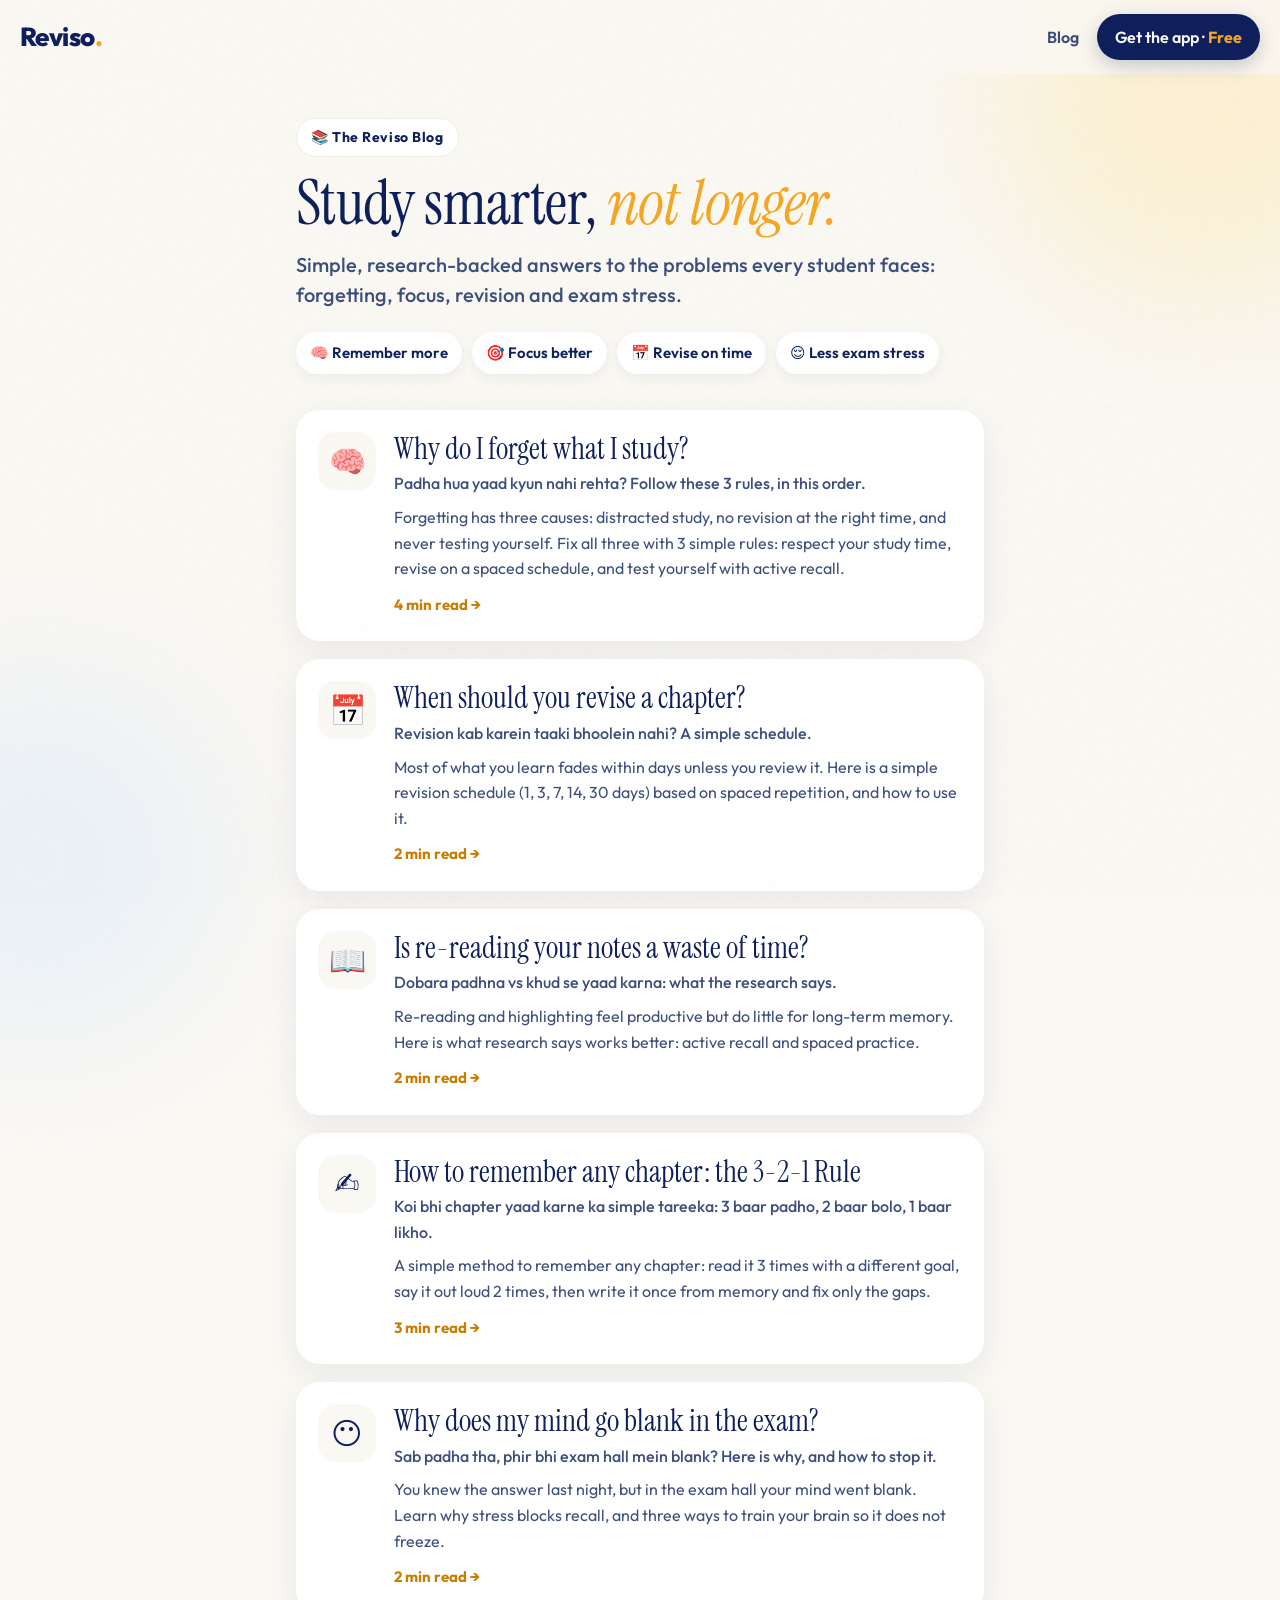
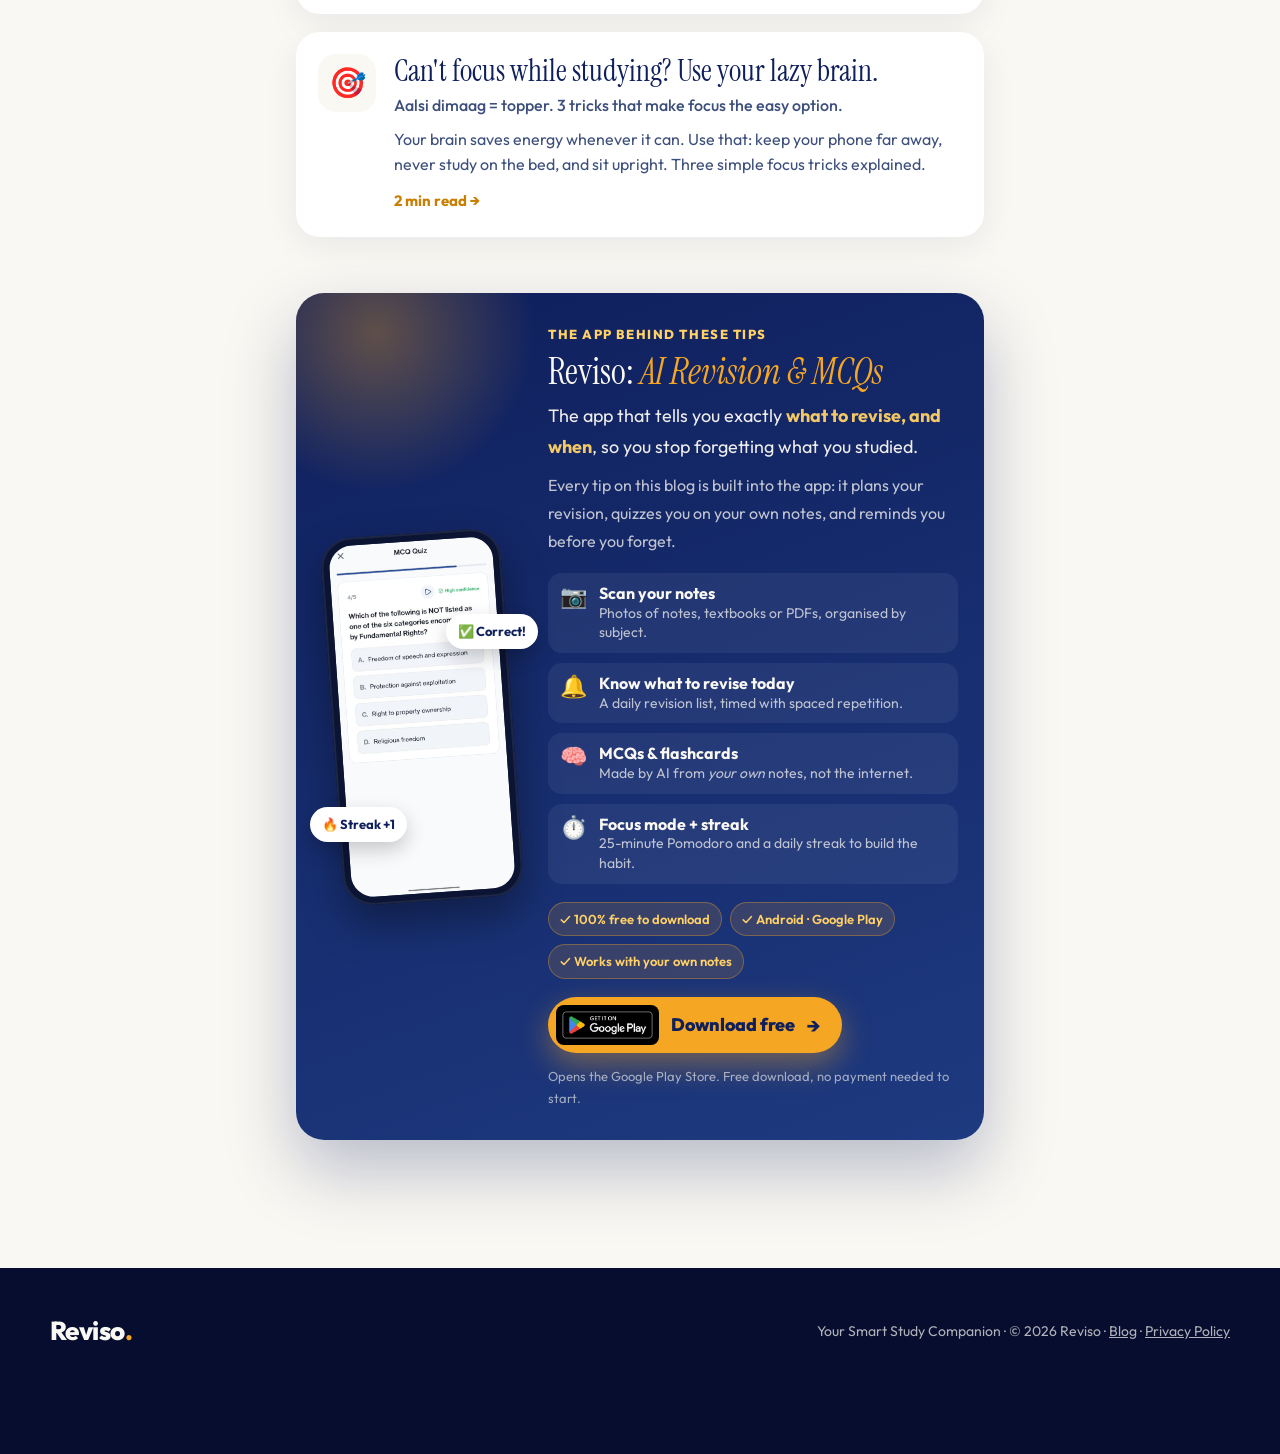
==== blog/index.html @ 0c63858d "Add blog with 6 study-tip posts, robots.txt and sitemap New static pages under /blog/ (no existing p" ====
<!DOCTYPE html>
<html lang="en">
<head>
<meta charset="UTF-8">
<meta name="viewport" content="width=device-width, initial-scale=1.0">
<title>Reviso Blog: study tips that actually work</title>
<meta name="description" content="Simple, research-backed study tips for students: remembering what you study, revision, focus and exam stress.">
<link rel="canonical" href="https://www.reviso.in/blog/">
<meta name="theme-color" content="#0F1F5C">
<meta property="og:type" content="website">
<meta property="og:title" content="Reviso Blog: study tips that actually work">
<meta property="og:description" content="Simple, research-backed study tips for students: remembering what you study, revision, focus and exam stress.">
<meta property="og:url" content="https://www.reviso.in/blog/">
<meta property="og:site_name" content="Reviso">
<meta property="og:image" content="https://www.reviso.in/assets/reviso-icon.png">
<link rel="icon" href="/assets/reviso-icon.png">
<link rel="preconnect" href="https://fonts.googleapis.com">
<link href="https://fonts.googleapis.com/css2?family=Instrument+Serif:ital@0;1&family=Outfit:wght@400;500;600;700;800&display=swap" rel="stylesheet">
<link rel="stylesheet" href="/blog/blog.css">
<script>document.documentElement.classList.add('js')</script>
<script type="application/ld+json">{"@context": "https://schema.org", "@type": "Blog", "name": "Reviso Blog", "url": "https://www.reviso.in/blog/", "description": "Simple, research-backed study tips for students: remembering what you study, revision, focus and exam stress.", "blogPost": [{"@type": "BlogPosting", "headline": "Why do I forget what I study? 3 rules to remember it till the exam", "url": "https://www.reviso.in/blog/why-do-i-forget-what-i-study/", "datePublished": "2026-11-04"}, {"@type": "BlogPosting", "headline": "When should I revise? A simple spaced repetition schedule for students", "url": "https://www.reviso.in/blog/when-should-i-revise-spaced-repetition-schedule/", "datePublished": "2026-11-04"}, {"@type": "BlogPosting", "headline": "Is re-reading notes a good way to study? What works better", "url": "https://www.reviso.in/blog/is-rereading-notes-a-good-way-to-study/", "datePublished": "2026-11-04"}, {"@type": "BlogPosting", "headline": "How to remember any chapter: the 3-2-1 Rule (read 3, say 2, write 1)", "url": "https://www.reviso.in/blog/how-to-remember-any-chapter-3-2-1-rule/", "datePublished": "2026-11-04"}, {"@type": "BlogPosting", "headline": "Why does my mind go blank in exams even when I studied?", "url": "https://www.reviso.in/blog/why-does-my-mind-go-blank-in-exams/", "datePublished": "2026-11-04"}, {"@type": "BlogPosting", "headline": "How to focus while studying: 3 tricks that use your lazy brain", "url": "https://www.reviso.in/blog/how-to-focus-while-studying-lazy-brain-tricks/", "datePublished": "2026-11-04"}]}</script>
</head>
<body>
<div class="cursor-dot" id="cursorDot"></div><div class="cursor-ring" id="cursorRing"></div>
<div class="progress" id="progress"></div>
<div class="blob b1"></div><div class="blob b2"></div>
<nav class="bnav" id="bnav">
  <a class="logo" href="/">Reviso<span>.</span></a>
  <div class="bnav-r">
    <a class="nl" href="/blog/">Blog</a>
    <a class="get mag" href="https://play.google.com/store/apps/details?id=com.reviso.revision" target="_blank" rel="noopener">Get the app · <b>Free</b></a>
  </div>
</nav>
<main class="list">
<header class="lhead">
  <div class="kicker">📚 The Reviso Blog</div>
  <h1>Study smarter, <i>not longer.</i></h1>
  <p class="sub">Simple, research-backed answers to the problems every student faces: forgetting, focus, revision and exam stress.</p>
  <div class="hero-chips"><span>🧠 Remember more</span><span>🎯 Focus better</span><span>📅 Revise on time</span><span>😌 Less exam stress</span></div>
</header>
<div class="cards"><a class="card" href="/blog/why-do-i-forget-what-i-study/"><div class="ci">🧠</div><div class="cb"><h2>Why do I forget what I study?</h2><p class="sub">Padha hua yaad kyun nahi rehta? Follow these 3 rules, in this order.</p><p>Forgetting has three causes: distracted study, no revision at the right time, and never testing yourself. Fix all three with 3 simple rules: respect your study time, revise on a spaced schedule, and test yourself with active recall.</p><span class="rd">4 min read <b>→</b></span></div></a><a class="card" href="/blog/when-should-i-revise-spaced-repetition-schedule/"><div class="ci">📅</div><div class="cb"><h2>When should you revise a chapter?</h2><p class="sub">Revision kab karein taaki bhoolein nahi? A simple schedule.</p><p>Most of what you learn fades within days unless you review it. Here is a simple revision schedule (1, 3, 7, 14, 30 days) based on spaced repetition, and how to use it.</p><span class="rd">2 min read <b>→</b></span></div></a><a class="card" href="/blog/is-rereading-notes-a-good-way-to-study/"><div class="ci">📖</div><div class="cb"><h2>Is re-reading your notes a waste of time?</h2><p class="sub">Dobara padhna vs khud se yaad karna: what the research says.</p><p>Re-reading and highlighting feel productive but do little for long-term memory. Here is what research says works better: active recall and spaced practice.</p><span class="rd">2 min read <b>→</b></span></div></a><a class="card" href="/blog/how-to-remember-any-chapter-3-2-1-rule/"><div class="ci">✍️</div><div class="cb"><h2>How to remember any chapter: the 3-2-1 Rule</h2><p class="sub">Koi bhi chapter yaad karne ka simple tareeka: 3 baar padho, 2 baar bolo, 1 baar likho.</p><p>A simple method to remember any chapter: read it 3 times with a different goal, say it out loud 2 times, then write it once from memory and fix only the gaps.</p><span class="rd">3 min read <b>→</b></span></div></a><a class="card" href="/blog/why-does-my-mind-go-blank-in-exams/"><div class="ci">😶</div><div class="cb"><h2>Why does my mind go blank in the exam?</h2><p class="sub">Sab padha tha, phir bhi exam hall mein blank? Here is why, and how to stop it.</p><p>You knew the answer last night, but in the exam hall your mind went blank. Learn why stress blocks recall, and three ways to train your brain so it does not freeze.</p><span class="rd">2 min read <b>→</b></span></div></a><a class="card" href="/blog/how-to-focus-while-studying-lazy-brain-tricks/"><div class="ci">🎯</div><div class="cb"><h2>Can&#x27;t focus while studying? Use your lazy brain.</h2><p class="sub">Aalsi dimaag = topper. 3 tricks that make focus the easy option.</p><p>Your brain saves energy whenever it can. Use that: keep your phone far away, never study on the bed, and sit upright. Three simple focus tricks explained.</p><span class="rd">2 min read <b>→</b></span></div></a></div>
<aside class="appcard" id="app">
  <div class="ac-phone"><div class="ph"><img src="/blog/img/app-mcq.jpg" alt="Reviso MCQ quiz screen" loading="lazy" width="540" height="1158"></div>
    <div class="ac-float f1">✅ Correct!</div><div class="ac-float f2">🔥 Streak +1</div></div>
  <div class="ac-body">
    <div class="ac-k">The app behind these tips</div>
    <h2 class="ac-h">Reviso: <i>AI Revision &amp; MCQs</i></h2>
    <p class="ac-tag">The app that tells you exactly <b>what to revise, and when</b>, so you stop forgetting what you studied.</p>
    <p class="ac-why">Every tip on this blog is built into the app: it plans your revision, quizzes you on your own notes, and reminds you before you forget.</p>
    <ul class="ac-f"><li><span class="fe">📷</span><div><b>Scan your notes</b><small>Photos of notes, textbooks or PDFs, organised by subject.</small></div></li><li><span class="fe">🔔</span><div><b>Know what to revise today</b><small>A daily revision list, timed with spaced repetition.</small></div></li><li><span class="fe">🧠</span><div><b>MCQs & flashcards</b><small>Made by AI from <i>your own</i> notes, not the internet.</small></div></li><li><span class="fe">⏱️</span><div><b>Focus mode + streak</b><small>25-minute Pomodoro and a daily streak to build the habit.</small></div></li></ul>
    <div class="chips"><span>✓ 100% free to download</span><span>✓ Android · Google Play</span><span>✓ Works with your own notes</span></div>
    <a class="ac-btn mag" href="https://play.google.com/store/apps/details?id=com.reviso.revision" target="_blank" rel="noopener"><img src="/assets/google-play-badge.png" alt="" width="135" height="40"><span>Download free</span><b>→</b></a>
    <p class="ac-n">Opens the Google Play Store. Free download, no payment needed to start.</p>
  </div>
</aside>
</main>
<div class="sticky" id="sticky">
  <img src="/assets/reviso-icon.png" alt="" width="40" height="40">
  <div class="st-t"><b>Reviso</b><span>Free revision app · Android</span></div>
  <a class="st-b" href="https://play.google.com/store/apps/details?id=com.reviso.revision" target="_blank" rel="noopener">Get it free</a>
</div>
<footer><div class="fi"><a class="logo" href="/">Reviso<span>.</span></a>
<div class="ft">Your Smart Study Companion · © 2026 Reviso · <a href="/blog/">Blog</a> · <a href="/privacy.html">Privacy Policy</a></div></div></footer>
<script src="/blog/blog.js" defer></script>
</body>
</html>
---- blog/blog.css ----
:root{--navy:#0F1F5C;--navy-mid:#1e3a80;--navy-deep:#060D2E;--gold:#F5A623;--gold-soft:#FFD166;--gold-dark:#C97E00;--cream:#FAF8F3;--cream-dark:#F0EDE3;--text:#0F1F5C;--mid:#3d4f7c;--dim:#7a89a8;--green:#1F9D55;--serif:'Instrument Serif',Georgia,serif;--sans:'Outfit',system-ui,sans-serif;--ease:cubic-bezier(.16,1,.3,1);--spring:cubic-bezier(.34,1.56,.64,1)}
*,*::before,*::after{margin:0;padding:0;box-sizing:border-box}
html{scroll-behavior:smooth}
body{background:var(--cream);color:var(--text);font-family:var(--sans);font-size:18px;line-height:1.75;overflow-x:hidden;-webkit-font-smoothing:antialiased}
::selection{background:var(--gold);color:var(--navy)}
body::after{content:'';position:fixed;inset:0;background-image:url("data:image/svg+xml,%3Csvg viewBox='0 0 200 200' xmlns='http://www.w3.org/2000/svg'%3E%3Cfilter id='n'%3E%3CfeTurbulence type='fractalNoise' baseFrequency='0.85' numOctaves='4' stitchTiles='stitch'/%3E%3C/filter%3E%3Crect width='100%25' height='100%25' filter='url(%23n)'/%3E%3C/svg%3E");opacity:.022;pointer-events:none;z-index:9997;mix-blend-mode:multiply}
a{color:inherit}
/* soft background blobs: calm, slow */
.blob{position:fixed;border-radius:50%;filter:blur(70px);opacity:.35;z-index:-1;pointer-events:none;animation:drift 18s ease-in-out infinite alternate}
.b1{width:420px;height:420px;background:#FFE29A;top:-120px;right:-140px}
.b2{width:360px;height:360px;background:#CFE3FF;bottom:-140px;left:-140px;animation-delay:-9s}
@keyframes drift{to{transform:translate(-60px,50px) scale(1.12)}}
/* custom cursor (desktop), same as reviso.in */
.cursor-dot,.cursor-ring{position:fixed;left:0;top:0;pointer-events:none;z-index:9999;border-radius:50%;will-change:transform;opacity:0;transition:opacity .3s}
.cursor-dot{width:6px;height:6px;background:var(--navy)}
.cursor-ring{width:32px;height:32px;border:1px solid rgba(15,31,92,.25);transition:width .25s var(--ease),height .25s var(--ease),background .25s,border-color .25s,opacity .3s}
.cursor-ring.expand{width:48px;height:48px;background:rgba(245,166,35,.08);border-color:rgba(245,166,35,.4)}
body.has-cursor .cursor-dot,body.has-cursor .cursor-ring{opacity:1}
@media (hover:none),(max-width:900px){.cursor-dot,.cursor-ring{display:none}}
/* reading progress */
.progress{position:fixed;top:0;left:0;height:4px;width:0;background:linear-gradient(90deg,var(--gold),var(--gold-soft));z-index:50;border-radius:0 4px 4px 0}
/* nav */
.logo{font-weight:800;font-size:26px;text-decoration:none;color:var(--navy);letter-spacing:-.02em}.logo span{color:var(--gold)}
.bnav{position:sticky;top:0;z-index:40;display:flex;justify-content:space-between;align-items:center;padding:14px 20px;background:rgba(250,248,243,.8);backdrop-filter:blur(12px);-webkit-backdrop-filter:blur(12px);transition:box-shadow .3s}
.bnav.scrolled{box-shadow:0 6px 30px rgba(15,31,92,.07)}
.bnav-r{display:flex;gap:18px;align-items:center;font-weight:600;font-size:16px}.nl{text-decoration:none;opacity:.8}.nl:hover{opacity:1}
.get{display:inline-block;background:var(--navy);color:var(--cream)!important;padding:9px 18px;border-radius:999px;text-decoration:none;white-space:nowrap;box-shadow:0 6px 18px rgba(15,31,92,.22)}
.get b{color:var(--gold)}
.mag{transition:transform .35s var(--ease),box-shadow .35s var(--ease);will-change:transform}
/* layout */
main{max-width:720px;margin:0 auto;padding:44px 16px 72px}
h1{font-family:var(--serif);font-weight:400;font-size:clamp(40px,7.5vw,62px);line-height:1.05;letter-spacing:-.01em;margin:14px 0 14px}
h1 i{color:var(--gold)}
.sub{font-size:20px;color:var(--mid);font-weight:500;line-height:1.5}
.meta{display:flex;flex-wrap:wrap;gap:8px;margin-top:18px}
.meta span{font-size:14px;color:var(--mid);background:#fff;border:1px solid var(--cream-dark);padding:4px 12px;border-radius:999px}
.crumb{font-size:15px;color:var(--dim);text-decoration:none}.crumb:hover{color:var(--navy)}
.kicker{display:inline-block;font-size:14px;font-weight:700;letter-spacing:.04em;background:#fff;border:1px solid var(--cream-dark);padding:6px 14px;border-radius:999px}
.hero-chips{display:flex;flex-wrap:wrap;gap:10px;margin-top:22px}
.hero-chips span{background:#fff;border-radius:999px;padding:8px 14px;font-size:15px;font-weight:600;box-shadow:0 4px 14px rgba(15,31,92,.06);animation:bob 5s ease-in-out infinite}
.hero-chips span:nth-child(2){animation-delay:-1.2s}.hero-chips span:nth-child(3){animation-delay:-2.4s}.hero-chips span:nth-child(4){animation-delay:-3.6s}
@keyframes bob{50%{transform:translateY(-4px)}}
/* short answer */
.answer{position:relative;background:#fff;border-radius:22px;padding:22px 24px;margin:32px 0 8px;box-shadow:0 18px 50px rgba(15,31,92,.08);border-left:6px solid var(--gold)}
.ans-k,.ac-k{font-size:13px;font-weight:800;letter-spacing:.12em;text-transform:uppercase;color:var(--gold-dark);margin-bottom:6px}
/* article */
article h2,.faq h2,.more h2{font-family:var(--serif);font-weight:400;font-size:36px;line-height:1.15;margin:48px 0 14px}
article h3{font-size:21px;font-weight:700;margin:28px 0 8px}
article p{margin:0 0 16px;color:#24315f}
article ul{margin:0 0 18px 22px}article li{margin:6px 0}
article b{color:var(--navy)}
.howr{background:linear-gradient(90deg,rgba(245,166,35,.14),rgba(245,166,35,.04));border-radius:14px;padding:12px 16px;font-size:16px}
.howr b{color:var(--gold-dark)}
.sc-r{font-weight:800;font-size:13px;letter-spacing:.14em;color:var(--navy);opacity:.7}
.bonus{margin-top:12px;text-align:center;font-weight:600;font-size:15px;background:var(--navy);color:var(--cream);border-radius:14px;padding:10px 14px}
.bonus span{color:var(--gold);font-weight:800;margin-right:6px}
.js .visual .bonus{opacity:0;transform:translateY(12px);transition:opacity .7s var(--ease),transform .7s var(--ease);transition-delay:.55s}.js .visual.on .bonus{opacity:1;transform:none}
ul.check{list-style:none;margin-left:0;background:#fff;border-radius:18px;padding:18px 22px;box-shadow:0 10px 30px rgba(15,31,92,.06)}
ul.check li{padding:6px 0;border-bottom:1px dashed var(--cream-dark)}ul.check li:last-child{border:0}
table{width:100%;border-collapse:separate;border-spacing:0;margin:16px 0 22px;font-size:16px;background:#fff;border-radius:16px;overflow:hidden;box-shadow:0 10px 30px rgba(15,31,92,.06)}
th,td{text-align:left;padding:12px 14px;border-bottom:1px solid var(--cream-dark)}th{background:var(--navy);color:var(--cream);font-weight:600}
tr:last-child td{border-bottom:0}
/* visuals */
.visual{margin:30px 0 10px;background:#fff;border-radius:24px;padding:24px 20px 16px;box-shadow:0 18px 50px rgba(15,31,92,.07)}
.visual figcaption{font-size:14px;color:var(--dim);text-align:center;margin-top:12px}
.steps{display:grid;grid-template-columns:repeat(3,1fr);gap:12px}
.sc{background:color-mix(in srgb,var(--c) 22%,#fff);border:2px solid var(--navy);border-radius:18px;padding:16px 10px;text-align:center;box-shadow:0 5px 0 var(--navy)}
.sc-n{font-weight:800;font-size:40px;line-height:1}.sc-e{font-size:30px;margin:6px 0}.sc b{display:block;letter-spacing:.06em}.sc small{display:block;font-size:13px;color:var(--mid);line-height:1.35;margin-top:4px}
.bars{display:grid;gap:16px}
.bar{display:grid;grid-template-columns:1fr;gap:6px}
.bl{font-weight:600;font-size:16px}.bv{font-size:14px;font-weight:700;color:var(--c)}
.bt{height:18px;background:var(--cream-dark);border-radius:999px;overflow:hidden}
.bf{height:100%;width:var(--w);background:var(--c);border-radius:999px}
.tiles{display:grid;grid-template-columns:repeat(3,1fr);gap:12px}
.tile{text-align:center;padding:16px 8px;border-radius:18px;background:var(--cream)}
.te{font-size:40px}.tile b{display:block;font-size:16px;line-height:1.3;margin-top:6px}.tile small{display:block;font-size:13px;color:var(--mid);line-height:1.35}
.curve{width:100%;height:auto;display:block}
.curve .ax{stroke:#C9CFDD;stroke-width:2}.curve .lab,.curve .dl text{font:600 14px var(--sans);fill:var(--dim)}.curve .dl text{text-anchor:middle}
.c-fade{fill:none;stroke:#EF4444;stroke-width:4;stroke-dasharray:1;stroke-dashoffset:0;opacity:.7}
.c-rev{fill:none;stroke:var(--green);stroke-width:5;stroke-linecap:round;stroke-linejoin:round;stroke-dasharray:1;stroke-dashoffset:0}
.curve .dots circle{fill:var(--gold);stroke:var(--navy);stroke-width:3}
.t-fade{font:700 15px var(--sans);fill:#EF4444}.t-rev{font:700 15px var(--sans);fill:var(--green)}
/* app card */
.appcard{position:relative;display:grid;grid-template-columns:200px 1fr;gap:26px;align-items:center;background:linear-gradient(160deg,var(--navy) 0%,var(--navy-mid) 100%);color:var(--cream);border-radius:28px;padding:30px 26px;margin:56px 0;box-shadow:0 30px 70px rgba(15,31,92,.28);overflow:hidden}
.appcard::before{content:'';position:absolute;width:320px;height:320px;border-radius:50%;background:radial-gradient(circle,rgba(245,166,35,.35),transparent 70%);top:-120px;left:-80px}
.ac-phone{position:relative;justify-self:center}
.ph{width:180px;border-radius:30px;padding:8px;background:#0b1433;box-shadow:0 20px 40px rgba(0,0,0,.35),inset 0 0 0 2px rgba(255,255,255,.08);transform:rotate(-4deg);animation:float 6s ease-in-out infinite}
.ph img{display:block;width:100%;height:auto;border-radius:23px}
@keyframes float{50%{transform:rotate(-4deg) translateY(-8px)}}
.ac-float{position:absolute;background:#fff;color:var(--navy);font-weight:700;font-size:13px;padding:6px 12px;border-radius:999px;box-shadow:0 8px 20px rgba(0,0,0,.2);white-space:nowrap;animation:bob 4s ease-in-out infinite}
.f1{top:22%;right:-26px}.f2{bottom:16%;left:-22px;animation-delay:-2s}
.ac-body{position:relative}
.ac-k{color:var(--gold-soft)}
.ac-h{font-family:var(--serif);font-weight:400;font-size:36px;line-height:1.1;margin-bottom:8px}.ac-h i{color:var(--gold)}
.ac-tag{font-size:18px;opacity:.95}.ac-tag b{color:var(--gold-soft)}
.ac-why{font-size:16px;opacity:.75;margin-top:8px}
.ac-f{list-style:none;display:grid;gap:10px;margin:18px 0}
.ac-f li{display:flex;gap:12px;align-items:flex-start;background:rgba(255,255,255,.06);border-radius:14px;padding:10px 12px}
.fe{font-size:22px;line-height:1.2}.ac-f b{display:block;font-size:16px;line-height:1.3}.ac-f small{display:block;font-size:14px;opacity:.72;line-height:1.4}
.chips{display:flex;flex-wrap:wrap;gap:8px;margin-bottom:18px}
.chips span{font-size:13px;font-weight:600;background:rgba(245,166,35,.14);color:var(--gold-soft);border:1px solid rgba(245,166,35,.35);padding:5px 11px;border-radius:999px}
.ac-btn{display:inline-flex;align-items:center;gap:12px;background:var(--gold);color:var(--navy);text-decoration:none;font-weight:800;font-size:18px;padding:8px 22px 8px 8px;border-radius:999px;box-shadow:0 12px 30px rgba(245,166,35,.4)}
.ac-btn img{height:40px;width:auto;border-radius:8px;background:#000}
.ac-btn b{font-size:20px;transition:transform .3s var(--ease)}.ac-btn:hover b{transform:translateX(4px)}
.ac-n{font-size:13px;opacity:.6;margin-top:10px}
/* FAQ accordion */
.faq details{background:#fff;border-radius:18px;margin:12px 0;box-shadow:0 8px 24px rgba(15,31,92,.05);transition:box-shadow .3s}
.faq details[open]{box-shadow:0 14px 34px rgba(15,31,92,.1)}
.faq summary{list-style:none;display:flex;gap:14px;align-items:center;padding:16px 18px;cursor:pointer;font-weight:700;line-height:1.4}
.faq summary::-webkit-details-marker{display:none}
.qi{width:40px;height:40px;flex:0 0 40px;display:grid;place-items:center;background:var(--cream);border-radius:12px;font-size:20px}
.qt{flex:1}
.pl{position:relative;width:22px;height:22px;flex:0 0 22px}
.pl::before,.pl::after{content:'';position:absolute;left:4px;right:4px;top:10px;height:2.5px;background:var(--gold-dark);border-radius:2px;transition:transform .35s var(--ease)}
.pl::after{transform:rotate(90deg)}details[open] .pl::after{transform:rotate(0)}
.fa{padding:0 18px 18px 72px;color:var(--mid)}
details[open] .fa{animation:open .45s var(--ease)}
@keyframes open{from{opacity:0;transform:translateY(-6px)}}
/* read next + list */
.mini{display:flex;justify-content:space-between;gap:12px;align-items:center;background:#fff;border-radius:16px;padding:16px 18px;margin:10px 0;text-decoration:none;font-weight:600;box-shadow:0 6px 20px rgba(15,31,92,.05);transition:transform .3s var(--ease),box-shadow .3s}
.mini:hover{transform:translateX(4px);box-shadow:0 10px 28px rgba(15,31,92,.1)}.mini b{color:var(--gold-dark)}
.note{font-size:14px;color:var(--dim);margin-top:40px}
.cards{display:grid;gap:18px;margin-top:36px}
.card{display:flex;gap:18px;background:#fff;border-radius:24px;padding:22px;text-decoration:none;box-shadow:0 10px 34px rgba(15,31,92,.07);transition:transform .4s var(--ease),box-shadow .4s var(--ease)}
.card:hover{transform:translateY(-4px);box-shadow:0 22px 50px rgba(15,31,92,.13)}
.ci{width:58px;height:58px;flex:0 0 58px;display:grid;place-items:center;font-size:30px;background:var(--cream);border-radius:18px;transition:transform .4s var(--spring)}
.card:hover .ci{transform:rotate(-8deg) scale(1.08)}
.card h2{font-family:var(--serif);font-weight:400;font-size:30px;line-height:1.12}
.card .sub{font-size:16px;margin:6px 0 8px}.card p{color:var(--mid);font-size:16px;line-height:1.6}
.rd{display:inline-block;margin-top:10px;font-weight:700;font-size:15px;color:var(--gold-dark)}.rd b{display:inline-block;transition:transform .3s var(--ease)}.card:hover .rd b{transform:translateX(5px)}
/* sticky mobile bar */
.sticky{position:fixed;left:12px;right:12px;bottom:12px;z-index:45;display:none;align-items:center;gap:12px;background:var(--navy);color:var(--cream);border-radius:20px;padding:10px 10px 10px 12px;box-shadow:0 16px 40px rgba(15,31,92,.35);transform:translateY(140%);transition:transform .5s var(--ease)}
.sticky.show{transform:none}.sticky img{border-radius:10px}
.st-t{flex:1;line-height:1.25}.st-t b{display:block;font-size:16px}.st-t span{font-size:13px;opacity:.7}
.st-b{background:var(--gold);color:var(--navy);font-weight:800;text-decoration:none;padding:10px 16px;border-radius:14px;font-size:15px;white-space:nowrap}
@media (max-width:900px){.sticky{display:flex}}
footer{background:var(--navy-deep);color:rgba(250,248,243,.7);padding:40px 16px 100px}
footer .fi{max-width:1180px;margin:0 auto;display:flex;justify-content:space-between;align-items:center;flex-wrap:wrap;gap:12px;font-size:14px}
footer .logo{color:var(--cream)}
/* scroll reveal (only with JS, so content is always readable without it) */
.js .rv{opacity:0;transform:translateY(28px);transition:opacity .9s var(--ease),transform .9s var(--ease)}
.js .rv.on{opacity:1;transform:none}
.js .visual .sc,.js .visual .tile{opacity:0;transform:translateY(18px) scale(.96);transition:opacity .7s var(--ease),transform .7s var(--spring);transition-delay:calc(var(--i) * .12s + .15s)}
.js .visual.on .sc,.js .visual.on .tile{opacity:1;transform:none}
.js .visual .bf{width:0;transition:width 1.2s var(--ease);transition-delay:calc(var(--i) * .15s + .2s)}
.js .visual.on .bf{width:var(--w)}
.js .visual .c-fade,.js .visual .c-rev{stroke-dashoffset:1;transition:stroke-dashoffset 1.8s var(--ease)}
.js .visual .c-rev{transition-delay:.5s}
.js .visual.on .c-fade,.js .visual.on .c-rev{stroke-dashoffset:0}
.js .visual .dots circle{opacity:0;transition:opacity .4s}.js .visual.on .dots circle{opacity:1;transition-delay:1.6s}
@media (max-width:640px){
  body{font-size:17px}.bnav{padding:12px 14px}.bnav-r{gap:12px}.get{padding:8px 14px;font-size:14px}
  .appcard{grid-template-columns:1fr;padding:26px 18px;text-align:left}.ph{width:160px}.ac-h{font-size:32px}
  .steps,.tiles{gap:8px}.sc{padding:12px 6px}.sc-n{font-size:32px}.te{font-size:32px}
  .card{flex-direction:column;gap:12px}.fa{padding-left:18px}
}
@media (prefers-reduced-motion:reduce){*,*::before,*::after{animation:none!important;transition:none!important}.js .rv,.js .visual *{opacity:1!important;transform:none!important}.js .visual .bf{width:var(--w)!important}.js .visual .c-fade,.js .visual .c-rev{stroke-dashoffset:0!important}}
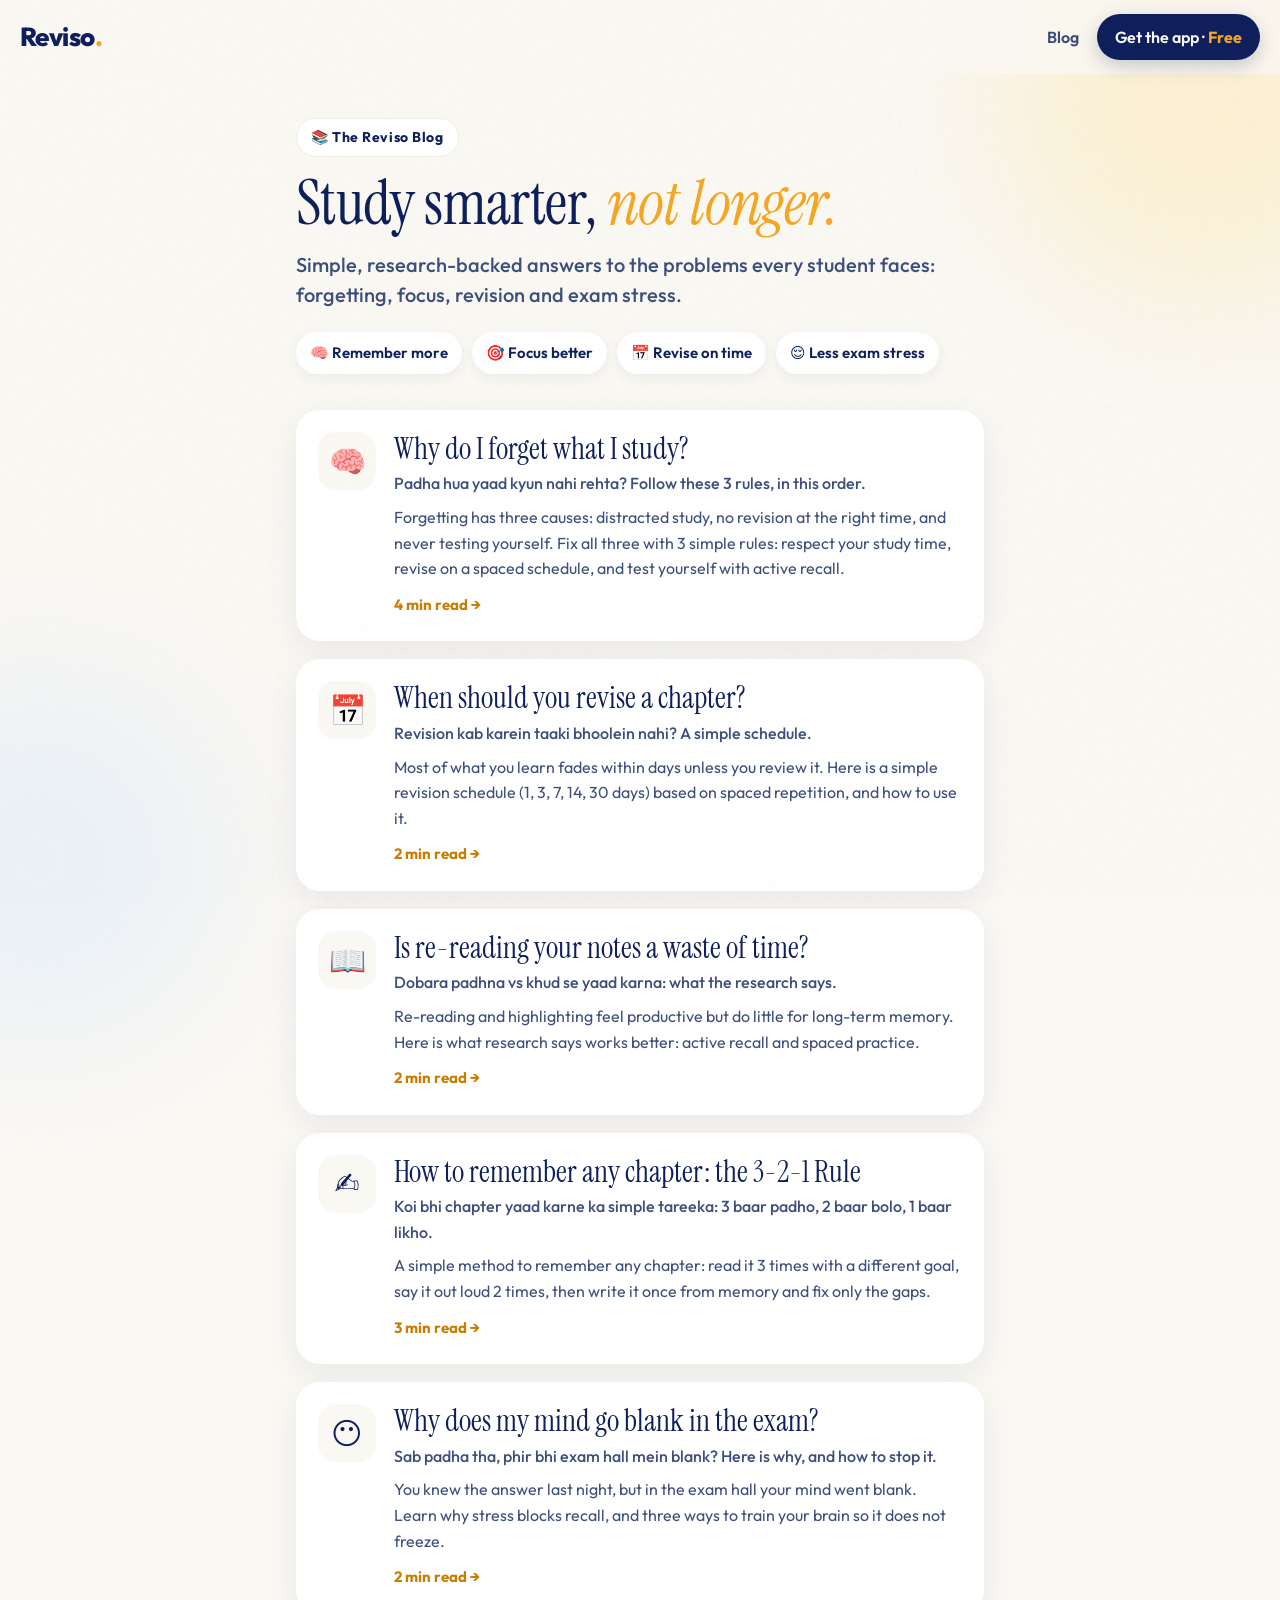
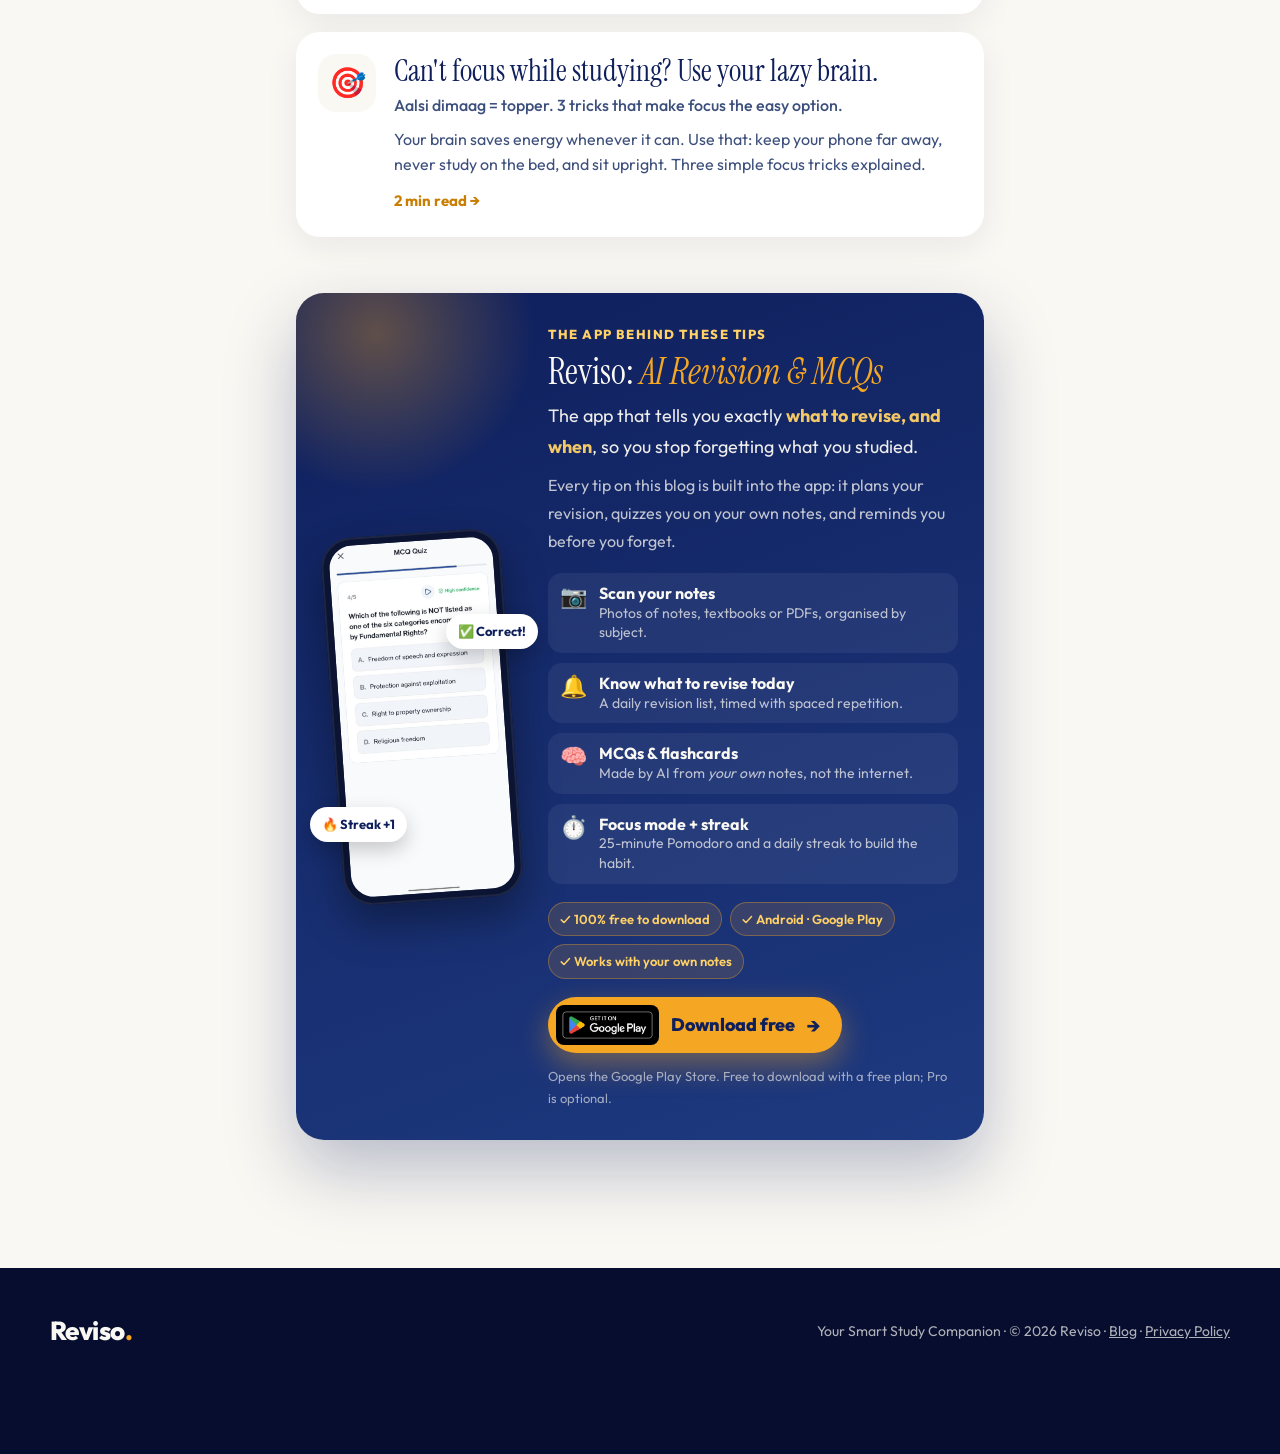
==== commit bce84e51: "Blog: say "free to download with a free plan" and mark Pro features The app has a free plan and an o" ====
--- a/blog/index.html
+++ b/blog/index.html
@@ -50,13 +50,13 @@
     <ul class="ac-f"><li><span class="fe">📷</span><div><b>Scan your notes</b><small>Photos of notes, textbooks or PDFs, organised by subject.</small></div></li><li><span class="fe">🔔</span><div><b>Know what to revise today</b><small>A daily revision list, timed with spaced repetition.</small></div></li><li><span class="fe">🧠</span><div><b>MCQs & flashcards</b><small>Made by AI from <i>your own</i> notes, not the internet.</small></div></li><li><span class="fe">⏱️</span><div><b>Focus mode + streak</b><small>25-minute Pomodoro and a daily streak to build the habit.</small></div></li></ul>
     <div class="chips"><span>✓ 100% free to download</span><span>✓ Android · Google Play</span><span>✓ Works with your own notes</span></div>
     <a class="ac-btn mag" href="https://play.google.com/store/apps/details?id=com.reviso.revision" target="_blank" rel="noopener"><img src="/assets/google-play-badge.png" alt="" width="135" height="40"><span>Download free</span><b>→</b></a>
-    <p class="ac-n">Opens the Google Play Store. Free download, no payment needed to start.</p>
+    <p class="ac-n">Opens the Google Play Store. Free to download with a free plan; Pro is optional.</p>
   </div>
 </aside>
 </main>
 <div class="sticky" id="sticky">
   <img src="/assets/reviso-icon.png" alt="" width="40" height="40">
-  <div class="st-t"><b>Reviso</b><span>Free revision app · Android</span></div>
+  <div class="st-t"><b>Reviso</b><span>Free to download · Android</span></div>
   <a class="st-b" href="https://play.google.com/store/apps/details?id=com.reviso.revision" target="_blank" rel="noopener">Get it free</a>
 </div>
 <footer><div class="fi"><a class="logo" href="/">Reviso<span>.</span></a>
